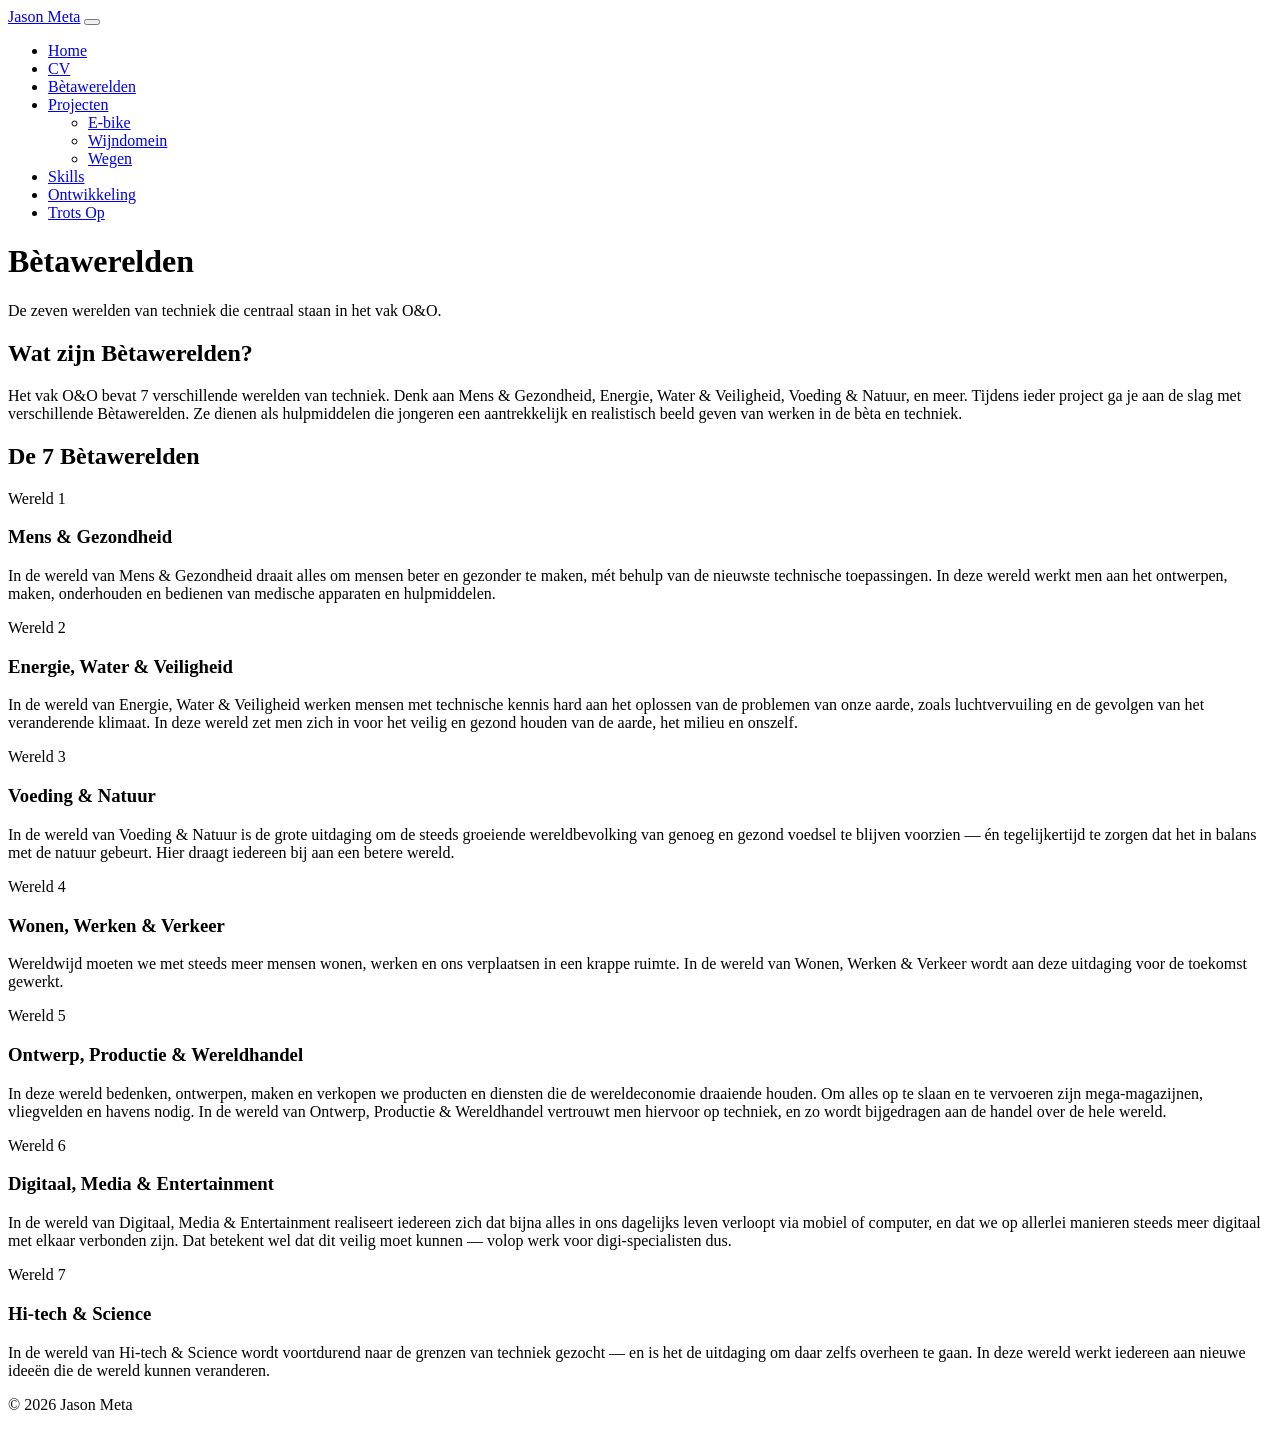
==== betawerelden.html @ 57b3bca4 "Add files via upload" ====
<!DOCTYPE html>
<html lang="nl">
<head>
  <meta charset="UTF-8" />
  <meta name="viewport" content="width=device-width, initial-scale=1.0" />
  <title>Bètawerelden — Jason Meta</title>
  <link rel="stylesheet" href="css/styles.css" />
</head>
<body>

  <!-- ── NAVIGATION ── -->
  <nav>
    <a href="index.html" class="nav-logo">Jason Meta</a>
    <button class="hamburger" id="hamburger" aria-label="Toggle menu">
      <span></span><span></span><span></span>
    </button>
    <ul class="nav-links" id="nav-links">
      <li><a href="index.html">Home</a></li>
      <li><a href="highschool.html">CV</a></li>
      <li><a href="betawerelden.html">Bètawerelden</a></li>
      <li class="nav-item">
        <a href="projects.html" class="active">Projecten</a>
        <ul class="dropdown">
          <li><a href="project1.html">E-bike</a></li>
          <li><a href="project2.html">Wijndomein</a></li>
          <li><a href="project3.html">Wegen</a></li>
        </ul>
      </li>
      <li><a href="skills.html">Skills</a></li>
      <li><a href="personal-development.html">Ontwikkeling</a></li>
      <li><a href="proud-of.html">Trots Op</a></li>
    </ul>
  </nav>

  <main>

    <!-- ── PAGE HEADER ── -->
    <div class="page-header">
      <h1>Bètawerelden</h1>
      <p>De zeven werelden van techniek die centraal staan in het vak O&amp;O.</p>
      <div class="accent-line"></div>
    </div>

    <!-- ── INTRO ── -->
    <section>
      <h2>Wat zijn Bètawerelden?</h2>
      <div class="card">
        <p>
          Het vak O&amp;O bevat 7 verschillende werelden van techniek. Denk aan Mens &amp; Gezondheid,
          Energie, Water &amp; Veiligheid, Voeding &amp; Natuur, en meer. Tijdens ieder project ga je aan
          de slag met verschillende Bètawerelden. Ze dienen als hulpmiddelen die jongeren een
          aantrekkelijk en realistisch beeld geven van werken in de bèta en techniek.
        </p>
      </div>
    </section>

    <!-- ── THE 7 WORLDS ── -->
    <section>
      <h2>De 7 Bètawerelden</h2>

      <div class="card">
        <div class="card-meta">Wereld 1</div>
        <h3>Mens &amp; Gezondheid</h3>
        <p>
          In de wereld van Mens &amp; Gezondheid draait alles om mensen beter en gezonder te maken,
          mét behulp van de nieuwste technische toepassingen. In deze wereld werkt men aan het
          ontwerpen, maken, onderhouden en bedienen van medische apparaten en hulpmiddelen.
        </p>
      </div>

      <div class="card">
        <div class="card-meta">Wereld 2</div>
        <h3>Energie, Water &amp; Veiligheid</h3>
        <p>
          In de wereld van Energie, Water &amp; Veiligheid werken mensen met technische kennis hard
          aan het oplossen van de problemen van onze aarde, zoals luchtvervuiling en de gevolgen
          van het veranderende klimaat. In deze wereld zet men zich in voor het veilig en gezond
          houden van de aarde, het milieu en onszelf.
        </p>
      </div>

      <div class="card">
        <div class="card-meta">Wereld 3</div>
        <h3>Voeding &amp; Natuur</h3>
        <p>
          In de wereld van Voeding &amp; Natuur is de grote uitdaging om de steeds groeiende
          wereldbevolking van genoeg en gezond voedsel te blijven voorzien — én tegelijkertijd
          te zorgen dat het in balans met de natuur gebeurt. Hier draagt iedereen bij aan een
          betere wereld.
        </p>
      </div>

      <div class="card">
        <div class="card-meta">Wereld 4</div>
        <h3>Wonen, Werken &amp; Verkeer</h3>
        <p>
          Wereldwijd moeten we met steeds meer mensen wonen, werken en ons verplaatsen in een
          krappe ruimte. In de wereld van Wonen, Werken &amp; Verkeer wordt aan deze uitdaging
          voor de toekomst gewerkt.
        </p>
      </div>

      <div class="card">
        <div class="card-meta">Wereld 5</div>
        <h3>Ontwerp, Productie &amp; Wereldhandel</h3>
        <p>
          In deze wereld bedenken, ontwerpen, maken en verkopen we producten en diensten die de
          wereldeconomie draaiende houden. Om alles op te slaan en te vervoeren zijn
          mega-magazijnen, vliegvelden en havens nodig. In de wereld van Ontwerp, Productie &amp;
          Wereldhandel vertrouwt men hiervoor op techniek, en zo wordt bijgedragen aan de handel
          over de hele wereld.
        </p>
      </div>

      <div class="card">
        <div class="card-meta">Wereld 6</div>
        <h3>Digitaal, Media &amp; Entertainment</h3>
        <p>
          In de wereld van Digitaal, Media &amp; Entertainment realiseert iedereen zich dat bijna
          alles in ons dagelijks leven verloopt via mobiel of computer, en dat we op allerlei
          manieren steeds meer digitaal met elkaar verbonden zijn. Dat betekent wel dat dit veilig
          moet kunnen — volop werk voor digi-specialisten dus.
        </p>
      </div>

      <div class="card">
        <div class="card-meta">Wereld 7</div>
        <h3>Hi-tech &amp; Science</h3>
        <p>
          In de wereld van Hi-tech &amp; Science wordt voortdurend naar de grenzen van techniek
          gezocht — en is het de uitdaging om daar zelfs overheen te gaan. In deze wereld werkt
          iedereen aan nieuwe ideeën die de wereld kunnen veranderen.
        </p>
      </div>

    </section>

  </main>

  <footer>
    <p>© 2026 Jason Meta</p>
  </footer>

  <script>
    const hamburger = document.getElementById('hamburger');
    const navLinks  = document.getElementById('nav-links');
    hamburger.addEventListener('click', () => navLinks.classList.toggle('open'));
  </script>

</body>
</html>
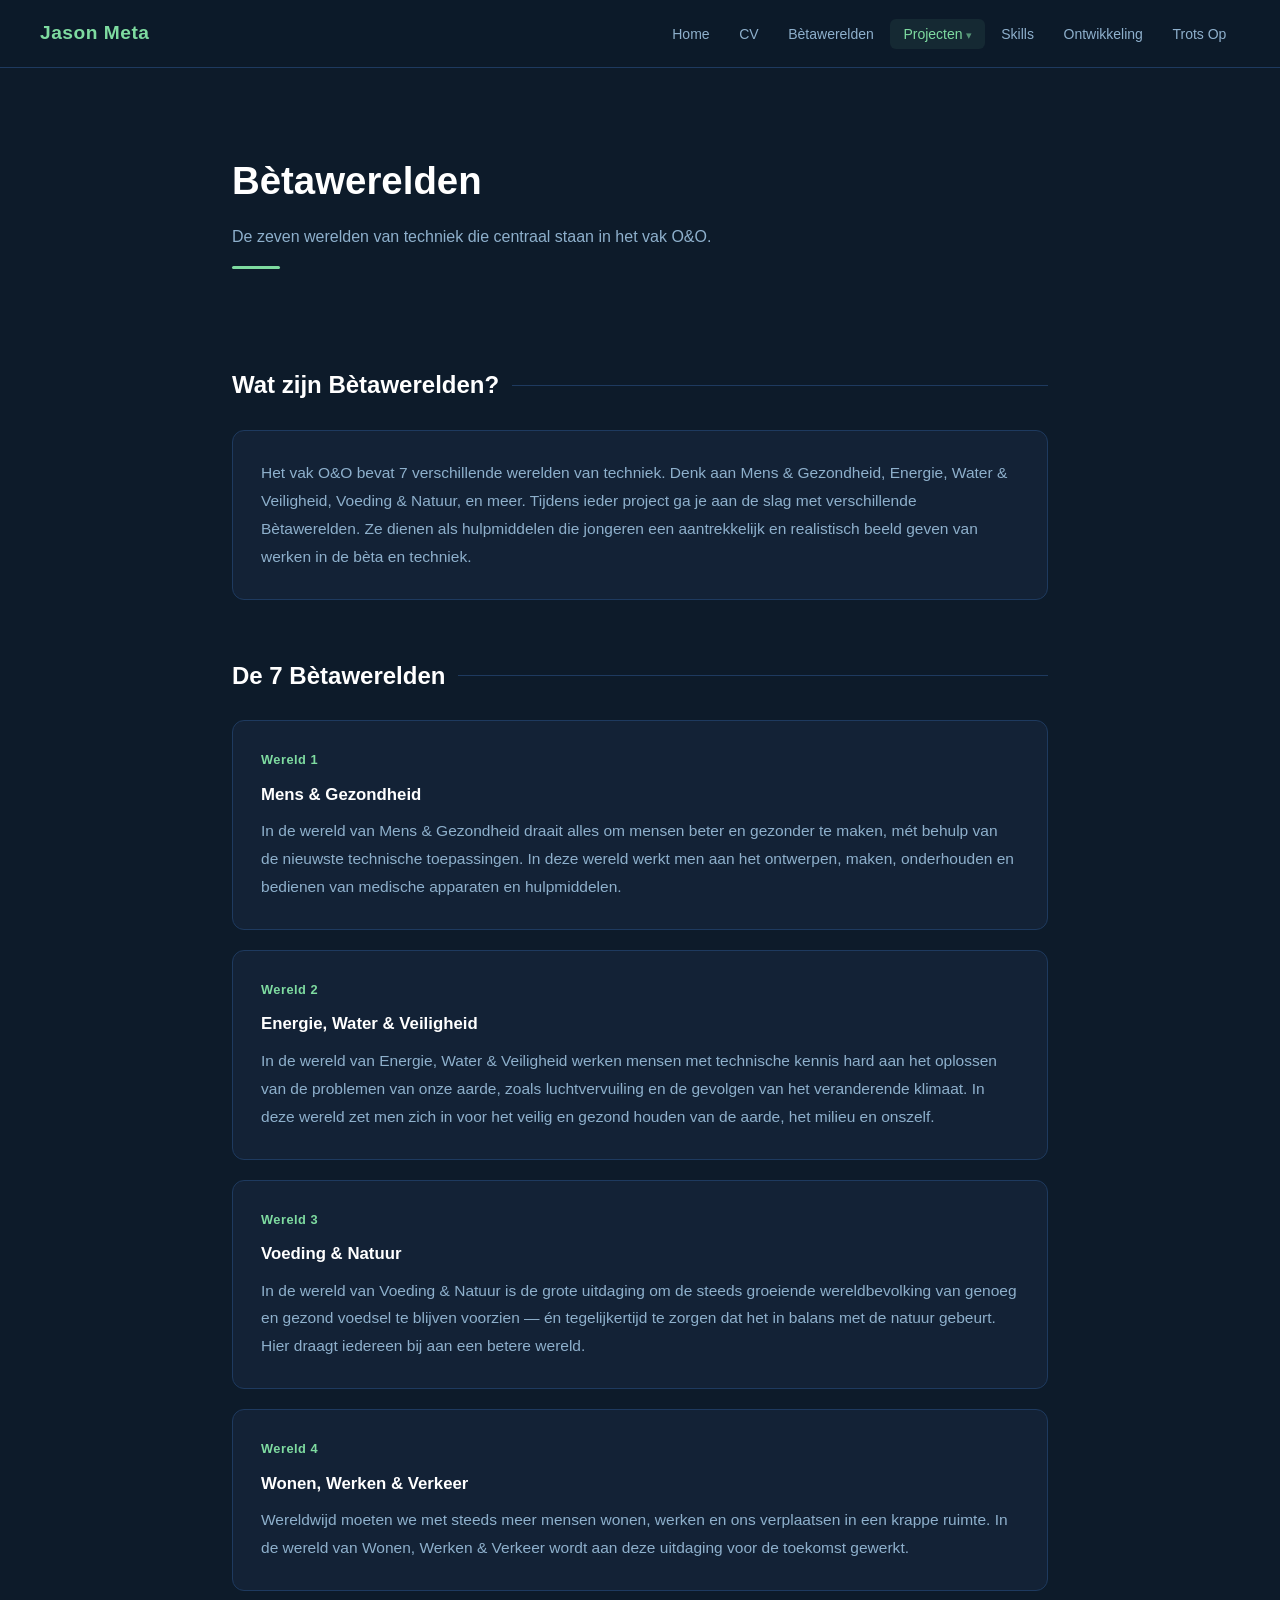
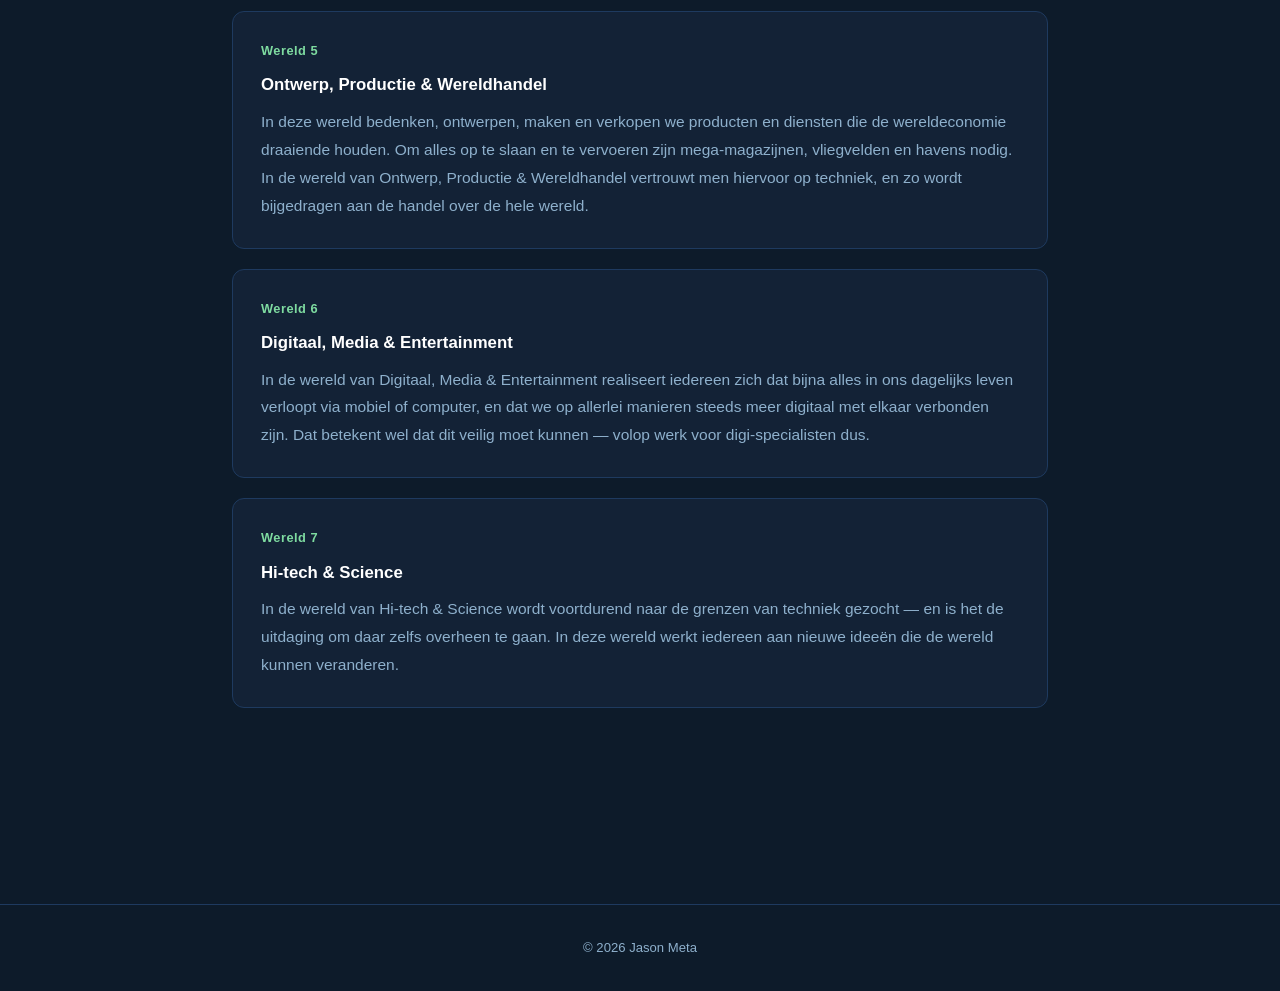
==== commit bda0275e: "Add files via upload" ====
--- a/betawerelden.html
+++ b/betawerelden.html
@@ -21,14 +21,16 @@
       <li class="nav-item">
         <a href="projects.html" class="active">Projecten</a>
         <ul class="dropdown">
-          <li><a href="project1.html">E-bike</a></li>
-          <li><a href="project2.html">Wijndomein</a></li>
-          <li><a href="project3.html">Wegen</a></li>
+          <li><a href="project1.html">Schaakset</a></li>
+          <li><a href="project2.html">E-bike</a></li>
+          <li><a href="project3.html">Wijndomein</a></li>
+          <li><a href="project4.html">Wegen</a></li>
         </ul>
       </li>
       <li><a href="skills.html">Skills</a></li>
       <li><a href="personal-development.html">Ontwikkeling</a></li>
       <li><a href="proud-of.html">Trots Op</a></li>
+    </ul>
     </ul>
   </nav>
 
--- a/css/styles.css
+++ b/css/styles.css
@@ -0,0 +1,453 @@
+:root {
+  --bg-primary: #0d1b2a;
+  --bg-secondary: #1a2f4a;
+  --bg-card: #132236;
+  --accent: #7edba0;
+  --accent-dark: #5ab882;
+  --text-primary: #ffffff;
+  --text-secondary: #8eb0cc;
+  --border: #1e3a5f;
+  --nav-height: 68px;
+}
+
+* {
+  margin: 0;
+  padding: 0;
+  box-sizing: border-box;
+}
+
+body {
+  background-color: var(--bg-primary);
+  color: var(--text-primary);
+  font-family: 'Segoe UI', Tahoma, Geneva, Verdana, sans-serif;
+  line-height: 1.7;
+  min-height: 100vh;
+}
+
+/* ── NAVIGATION ── */
+nav {
+  position: fixed;
+  top: 0;
+  width: 100%;
+  height: var(--nav-height);
+  background-color: rgba(13, 27, 42, 0.96);
+  backdrop-filter: blur(10px);
+  border-bottom: 1px solid var(--border);
+  display: flex;
+  align-items: center;
+  justify-content: space-between;
+  padding: 0 2.5rem;
+  z-index: 1000;
+}
+
+.nav-logo {
+  font-size: 1.2rem;
+  font-weight: 700;
+  color: var(--accent);
+  text-decoration: none;
+  letter-spacing: 0.5px;
+  white-space: nowrap;
+}
+
+.nav-links {
+  display: flex;
+  list-style: none;
+  gap: 0.15rem;
+}
+
+.nav-links a {
+  color: var(--text-secondary);
+  text-decoration: none;
+  font-size: 0.875rem;
+  padding: 0.45rem 0.85rem;
+  border-radius: 6px;
+  transition: all 0.2s;
+  white-space: nowrap;
+}
+
+.nav-links a:hover {
+  color: var(--text-primary);
+  background-color: var(--bg-secondary);
+}
+
+.nav-links a.active {
+  color: var(--accent);
+  background-color: rgba(126, 219, 160, 0.08);
+}
+
+/* ── NAV DROPDOWN ── */
+.nav-item {
+  position: relative;
+}
+
+.nav-item .dropdown {
+  display: none;
+  position: absolute;
+  top: calc(100% + 8px);
+  right: 0;
+  min-width: 200px;
+  background-color: var(--bg-secondary);
+  border: 1px solid var(--border);
+  border-radius: 10px;
+  padding: 0.4rem;
+  list-style: none;
+  box-shadow: 0 8px 24px rgba(0, 0, 0, 0.4);
+  z-index: 100;
+}
+
+.nav-item:hover .dropdown,
+.nav-item:focus-within .dropdown {
+  display: block;
+}
+
+.nav-item .dropdown li a {
+  display: block;
+  padding: 0.55rem 1rem;
+  border-radius: 6px;
+  color: var(--text-secondary);
+  font-size: 0.875rem;
+  white-space: nowrap;
+  transition: all 0.15s;
+}
+
+.nav-item .dropdown li a:hover {
+  color: var(--text-primary);
+  background-color: var(--bg-card);
+}
+
+/* arrow indicator on the Projects nav link */
+.nav-item > a::after {
+  content: ' ▾';
+  font-size: 0.7rem;
+  opacity: 0.6;
+}
+
+/* ── LAYOUT ── */
+main {
+  padding-top: calc(var(--nav-height) + 3.5rem);
+  max-width: 880px;
+  margin: 0 auto;
+  padding-left: 2rem;
+  padding-right: 2rem;
+  padding-bottom: 6rem;
+}
+
+/* ── HERO (home page) ── */
+.hero {
+  padding: 2rem 0 1rem;
+}
+
+.hero-tag {
+  color: var(--accent);
+  font-size: 0.8rem;
+  font-weight: 600;
+  letter-spacing: 2.5px;
+  text-transform: uppercase;
+  margin-bottom: 1rem;
+}
+
+.hero h1 {
+  font-size: 3rem;
+  font-weight: 700;
+  line-height: 1.15;
+  margin-bottom: 1.5rem;
+  color: var(--text-primary);
+}
+
+.hero h1 span {
+  color: var(--accent);
+}
+
+.hero-bio {
+  font-size: 1.05rem;
+  color: var(--text-secondary);
+  max-width: 640px;
+  line-height: 1.85;
+}
+
+/* ── PAGE HEADER ── */
+.page-header {
+  padding: 1.5rem 0 0.5rem;
+}
+
+.page-header h1 {
+  font-size: 2.4rem;
+  font-weight: 700;
+  color: var(--text-primary);
+  margin-bottom: 0.6rem;
+}
+
+.page-header p {
+  color: var(--text-secondary);
+  font-size: 1rem;
+}
+
+.accent-line {
+  width: 48px;
+  height: 3px;
+  background-color: var(--accent);
+  border-radius: 2px;
+  margin: 1rem 0 2rem;
+}
+
+/* ── SECTIONS ── */
+section {
+  margin-top: 3.5rem;
+}
+
+section h2 {
+  font-size: 1.5rem;
+  font-weight: 700;
+  color: var(--text-primary);
+  margin-bottom: 1.5rem;
+  display: flex;
+  align-items: center;
+  gap: 0.8rem;
+}
+
+section h2::after {
+  content: '';
+  flex: 1;
+  height: 1px;
+  background-color: var(--border);
+}
+
+/* ── CARDS ── */
+.card {
+  background-color: var(--bg-card);
+  border: 1px solid var(--border);
+  border-radius: 12px;
+  padding: 1.75rem;
+  margin-bottom: 1.25rem;
+}
+
+.card h3 {
+  font-size: 1.05rem;
+  color: var(--text-primary);
+  margin-bottom: 0.5rem;
+}
+
+.card .card-meta {
+  font-size: 0.8rem;
+  color: var(--accent);
+  font-weight: 600;
+  margin-bottom: 0.6rem;
+  letter-spacing: 0.5px;
+}
+
+.card p {
+  color: var(--text-secondary);
+  line-height: 1.8;
+  font-size: 0.97rem;
+}
+
+/* ── SKILLS ── */
+.skills-category {
+  margin-bottom: 2.25rem;
+}
+
+.skills-category h3 {
+  font-size: 0.8rem;
+  font-weight: 600;
+  letter-spacing: 2px;
+  text-transform: uppercase;
+  color: var(--accent);
+  margin-bottom: 0.9rem;
+}
+
+.skills-grid {
+  display: flex;
+  flex-wrap: wrap;
+  gap: 0.65rem;
+}
+
+.skill-tag {
+  background-color: var(--bg-card);
+  border: 1px solid var(--border);
+  border-radius: 20px;
+  padding: 0.45rem 1rem;
+  color: var(--text-primary);
+  font-size: 0.875rem;
+  display: flex;
+  align-items: center;
+  gap: 0.5rem;
+}
+
+.skill-dot {
+  width: 7px;
+  height: 7px;
+  border-radius: 50%;
+  background-color: var(--accent);
+  flex-shrink: 0;
+}
+
+/* ── PDF VIEWER ── */
+.pdf-container {
+  background-color: var(--bg-card);
+  border: 1px solid var(--border);
+  border-radius: 12px;
+  overflow: hidden;
+  margin-bottom: 2.5rem;
+}
+
+.pdf-header {
+  padding: 1.25rem 1.75rem;
+  border-bottom: 1px solid var(--border);
+  display: flex;
+  align-items: flex-start;
+  justify-content: space-between;
+  gap: 1rem;
+}
+
+.pdf-header-text h3 {
+  font-size: 1.05rem;
+  color: var(--text-primary);
+  margin-bottom: 0.25rem;
+}
+
+.pdf-header-text p {
+  font-size: 0.875rem;
+  color: var(--text-secondary);
+}
+
+.pdf-open-btn {
+  color: var(--accent);
+  text-decoration: none;
+  font-size: 0.82rem;
+  font-weight: 600;
+  padding: 0.4rem 1rem;
+  border: 1px solid var(--accent);
+  border-radius: 6px;
+  transition: all 0.2s;
+  white-space: nowrap;
+  flex-shrink: 0;
+  margin-top: 2px;
+}
+
+.pdf-open-btn:hover {
+  background-color: var(--accent);
+  color: var(--bg-primary);
+}
+
+.pdf-embed {
+  width: 100%;
+  height: 620px;
+  border: none;
+  display: block;
+  background-color: #1a1a2e;
+}
+
+/* ── TIMELINE ── */
+.timeline {
+  position: relative;
+  padding-left: 2rem;
+}
+
+.timeline::before {
+  content: '';
+  position: absolute;
+  left: 0;
+  top: 6px;
+  bottom: 0;
+  width: 2px;
+  background: linear-gradient(to bottom, var(--accent), transparent);
+  border-radius: 2px;
+}
+
+.timeline-item {
+  position: relative;
+  margin-bottom: 2.25rem;
+}
+
+.timeline-item::before {
+  content: '';
+  position: absolute;
+  left: -2.42rem;
+  top: 5px;
+  width: 11px;
+  height: 11px;
+  border-radius: 50%;
+  background-color: var(--accent);
+  border: 2px solid var(--bg-primary);
+}
+
+.timeline-date {
+  font-size: 0.78rem;
+  color: var(--accent);
+  font-weight: 600;
+  letter-spacing: 0.5px;
+  margin-bottom: 0.3rem;
+}
+
+.timeline-item h3 {
+  font-size: 1rem;
+  color: var(--text-primary);
+  margin-bottom: 0.4rem;
+}
+
+.timeline-item p {
+  color: var(--text-secondary);
+  font-size: 0.95rem;
+  line-height: 1.75;
+}
+
+/* ── FOOTER ── */
+footer {
+  text-align: center;
+  padding: 2rem;
+  color: var(--text-secondary);
+  font-size: 0.82rem;
+  border-top: 1px solid var(--border);
+  margin-top: 5rem;
+}
+
+/* ── HAMBURGER (mobile) ── */
+.hamburger {
+  display: none;
+  flex-direction: column;
+  gap: 5px;
+  cursor: pointer;
+  padding: 6px;
+  background: none;
+  border: none;
+}
+
+.hamburger span {
+  width: 22px;
+  height: 2px;
+  background-color: var(--text-primary);
+  border-radius: 2px;
+  transition: all 0.3s;
+  display: block;
+}
+
+/* ── RESPONSIVE ── */
+@media (max-width: 720px) {
+  nav { padding: 0 1.5rem; }
+
+  .hamburger { display: flex; }
+
+  .nav-links {
+    display: none;
+    position: absolute;
+    top: var(--nav-height);
+    left: 0;
+    right: 0;
+    background-color: var(--bg-primary);
+    border-bottom: 1px solid var(--border);
+    flex-direction: column;
+    padding: 0.75rem 1.5rem 1.25rem;
+    gap: 0.1rem;
+  }
+
+  .nav-links.open { display: flex; }
+
+  .nav-links a { padding: 0.6rem 0.5rem; }
+
+  .hero h1 { font-size: 2.2rem; }
+  .page-header h1 { font-size: 2rem; }
+
+  .pdf-embed { height: 420px; }
+
+  .pdf-header { flex-direction: column; align-items: flex-start; }
+}
